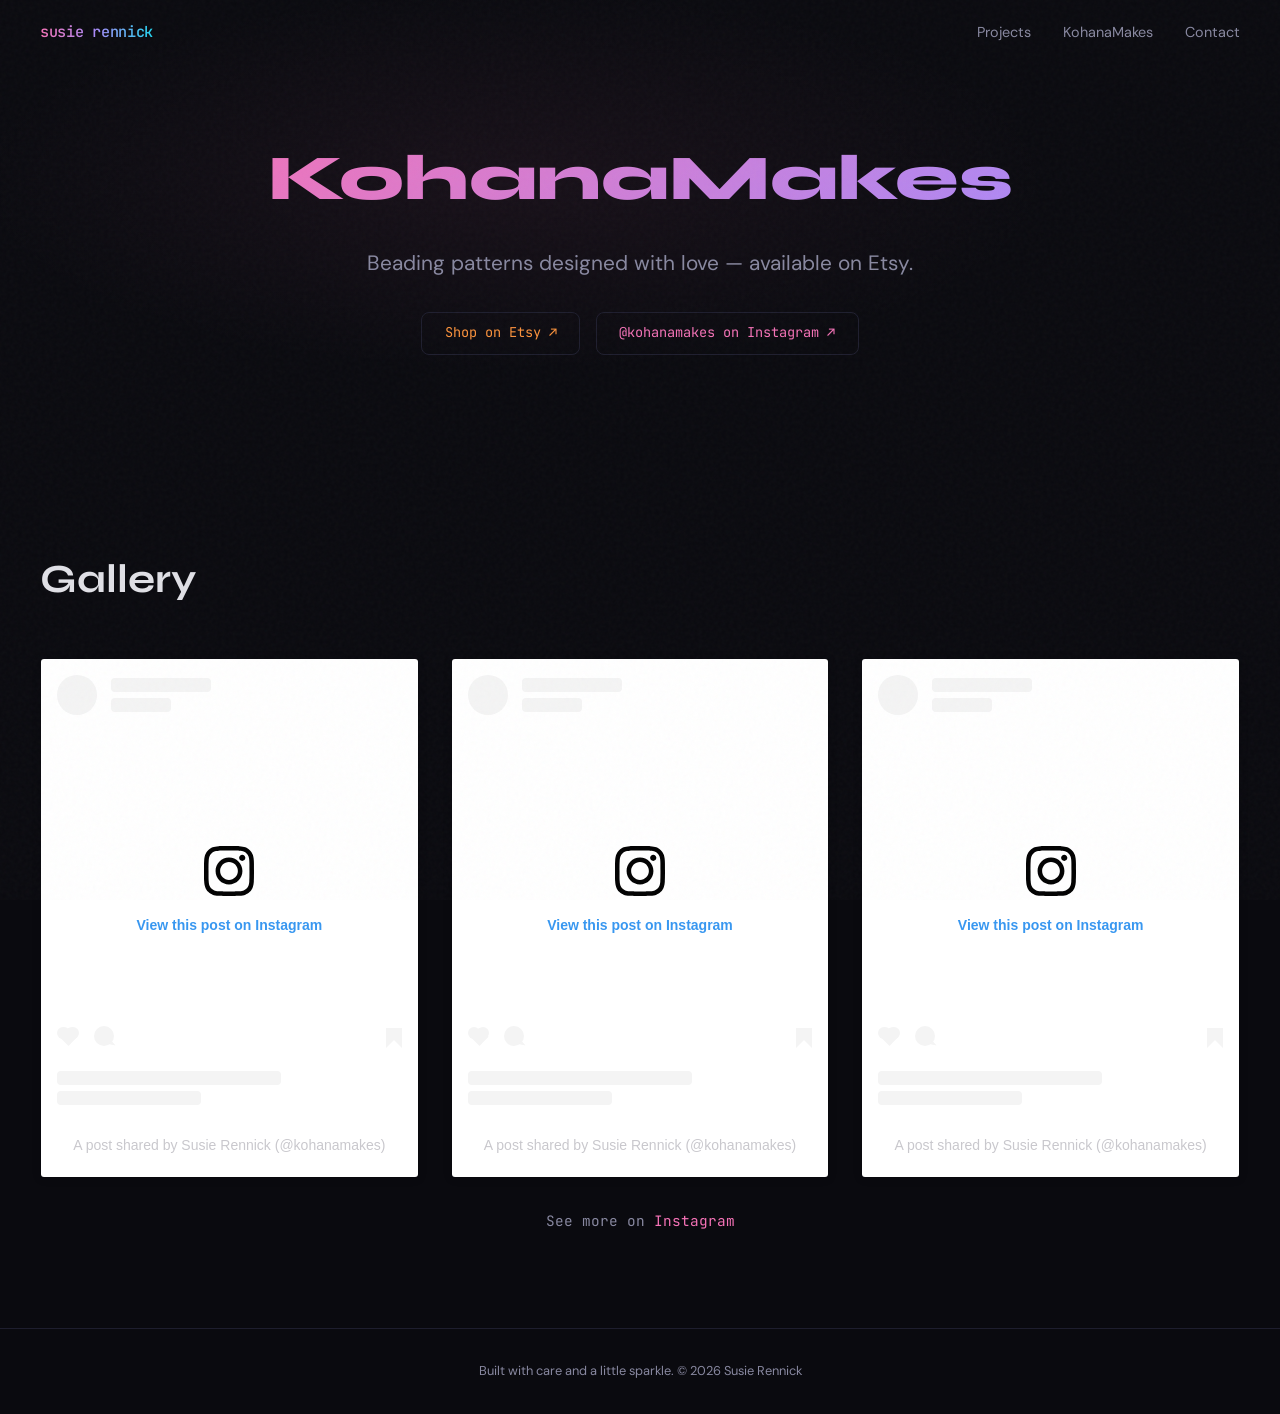
==== kohana-makes.html @ 561b6093 "feat: add KohanaMakes page with Instagram embeds and Etsy link - New kohana-makes.html with brand in" ====
<!DOCTYPE html>
<html lang="en">
<head>
  <meta charset="UTF-8">
  <meta name="viewport" content="width=device-width, initial-scale=1.0">
  <title>KohanaMakes — Susie Rennick</title>
  <meta name="description" content="KohanaMakes — beading patterns by Susie Rennick">
  <link rel="icon" href="data:image/svg+xml,<svg xmlns='http://www.w3.org/2000/svg' viewBox='0 0 100 100'><text y='.9em' font-size='90'>🌈</text></svg>">
  <link rel="stylesheet" href="css/styles.css">
</head>
<body>
  <nav class="nav" id="nav">
    <div class="nav__inner">
      <a href="/" class="nav__logo"><span class="mono-rainbow">susie rennick</span></a>
      <button class="nav__toggle" id="nav-toggle" aria-label="Toggle menu" aria-expanded="false">
        <span></span><span></span><span></span>
      </button>
      <ul class="nav__links" id="nav-links">
        <li><a href="/#projects">Projects</a></li>
        <li><a href="kohana-makes.html">KohanaMakes</a></li>
        <li><a href="/#contact">Contact</a></li>
      </ul>
    </div>
  </nav>

  <section class="kohana">
    <div class="kohana__inner">
      <h1 class="kohana__title">KohanaMakes</h1>
      <p class="kohana__subtitle">Beading patterns designed with love — available on Etsy.</p>
      <div class="kohana__links">
        <a href="https://www.etsy.com/shop/KohanaMakes" class="kohana__btn kohana__btn--etsy" target="_blank" rel="noopener">Shop on Etsy ↗</a>
        <a href="https://www.instagram.com/kohanamakes" class="kohana__btn kohana__btn--insta" target="_blank" rel="noopener">@kohanamakes on Instagram ↗</a>
      </div>
    </div>
  </section>

  <section class="gallery">
    <div class="gallery__inner">
      <h2 class="section-heading">Gallery</h2>
      <div class="gallery__embeds">

        <blockquote class="instagram-media" data-instgrm-captioned data-instgrm-permalink="https://www.instagram.com/p/DUJm_2Pklcg/?utm_source=ig_embed&amp;utm_campaign=loading" data-instgrm-version="14" style=" background:#FFF; border:0; border-radius:3px; box-shadow:0 0 1px 0 rgba(0,0,0,0.5),0 1px 10px 0 rgba(0,0,0,0.15); margin: 1px; max-width:540px; min-width:326px; padding:0; width:99.375%; width:-webkit-calc(100% - 2px); width:calc(100% - 2px);"><div style="padding:16px;"> <a href="https://www.instagram.com/p/DUJm_2Pklcg/?utm_source=ig_embed&amp;utm_campaign=loading" style=" background:#FFFFFF; line-height:0; padding:0 0; text-align:center; text-decoration:none; width:100%;" target="_blank"> <div style=" display: flex; flex-direction: row; align-items: center;"> <div style="background-color: #F4F4F4; border-radius: 50%; flex-grow: 0; height: 40px; margin-right: 14px; width: 40px;"></div> <div style="display: flex; flex-direction: column; flex-grow: 1; justify-content: center;"> <div style=" background-color: #F4F4F4; border-radius: 4px; flex-grow: 0; height: 14px; margin-bottom: 6px; width: 100px;"></div> <div style=" background-color: #F4F4F4; border-radius: 4px; flex-grow: 0; height: 14px; width: 60px;"></div></div></div><div style="padding: 19% 0;"></div> <div style="display:block; height:50px; margin:0 auto 12px; width:50px;"><svg width="50px" height="50px" viewBox="0 0 60 60" version="1.1" xmlns="https://www.w3.org/2000/svg" xmlns:xlink="https://www.w3.org/1999/xlink"><g stroke="none" stroke-width="1" fill="none" fill-rule="evenodd"><g transform="translate(-511.000000, -20.000000)" fill="#000000"><g><path d="M556.869,30.41 C554.814,30.41 553.148,32.076 553.148,34.131 C553.148,36.186 554.814,37.852 556.869,37.852 C558.924,37.852 560.59,36.186 560.59,34.131 C560.59,32.076 558.924,30.41 556.869,30.41 M541,60.657 C535.114,60.657 530.342,55.887 530.342,50 C530.342,44.114 535.114,39.342 541,39.342 C546.887,39.342 551.658,44.114 551.658,50 C551.658,55.887 546.887,60.657 541,60.657 M541,33.886 C532.1,33.886 524.886,41.1 524.886,50 C524.886,58.899 532.1,66.113 541,66.113 C549.9,66.113 557.115,58.899 557.115,50 C557.115,41.1 549.9,33.886 541,33.886 M565.378,62.101 C565.244,65.022 564.756,66.606 564.346,67.663 C563.803,69.06 563.154,70.057 562.106,71.106 C561.058,72.155 560.06,72.803 558.662,73.347 C557.607,73.757 556.021,74.244 553.102,74.378 C549.944,74.521 548.997,74.552 541,74.552 C533.003,74.552 532.056,74.521 528.898,74.378 C525.979,74.244 524.393,73.757 523.338,73.347 C521.94,72.803 520.942,72.155 519.894,71.106 C518.846,70.057 518.197,69.06 517.654,67.663 C517.244,66.606 516.755,65.022 516.623,62.101 C516.479,58.943 516.448,57.996 516.448,50 C516.448,42.003 516.479,41.056 516.623,37.899 C516.755,34.978 517.244,33.391 517.654,32.338 C518.197,30.938 518.846,29.942 519.894,28.894 C520.942,27.846 521.94,27.196 523.338,26.654 C524.393,26.244 525.979,25.756 528.898,25.623 C532.057,25.479 533.004,25.448 541,25.448 C548.997,25.448 549.943,25.479 553.102,25.623 C556.021,25.756 557.607,26.244 558.662,26.654 C560.06,27.196 561.058,27.846 562.106,28.894 C563.154,29.942 563.803,30.938 564.346,32.338 C564.756,33.391 565.244,34.978 565.378,37.899 C565.522,41.056 565.552,42.003 565.552,50 C565.552,57.996 565.522,58.943 565.378,62.101 M570.82,37.631 C570.674,34.438 570.167,32.258 569.425,30.349 C568.659,28.377 567.633,26.702 565.965,25.035 C564.297,23.368 562.623,22.342 560.652,21.575 C558.743,20.834 556.562,20.326 553.369,20.18 C550.169,20.033 549.148,20 541,20 C532.853,20 531.831,20.033 528.631,20.18 C525.438,20.326 523.257,20.834 521.349,21.575 C519.376,22.342 517.703,23.368 516.035,25.035 C514.368,26.702 513.342,28.377 512.574,30.349 C511.834,32.258 511.326,34.438 511.181,37.631 C511.035,40.831 511,41.851 511,50 C511,58.147 511.035,59.17 511.181,62.369 C511.326,65.562 511.834,67.743 512.574,69.651 C513.342,71.625 514.368,73.296 516.035,74.965 C517.703,76.634 519.376,77.658 521.349,78.425 C523.257,79.167 525.438,79.673 528.631,79.82 C531.831,79.965 532.853,80.001 541,80.001 C549.148,80.001 550.169,79.965 553.369,79.82 C556.562,79.673 558.743,79.167 560.652,78.425 C562.623,77.658 564.297,76.634 565.965,74.965 C567.633,73.296 568.659,71.625 569.425,69.651 C570.167,67.743 570.674,65.562 570.82,62.369 C570.966,59.17 571,58.147 571,50 C571,41.851 570.966,40.831 570.82,37.631"></path></g></g></g></svg></div><div style="padding-top: 8px;"> <div style=" color:#3897f0; font-family:Arial,sans-serif; font-size:14px; font-style:normal; font-weight:550; line-height:18px;">View this post on Instagram</div></div><div style="padding: 12.5% 0;"></div> <div style="display: flex; flex-direction: row; margin-bottom: 14px; align-items: center;"><div> <div style="background-color: #F4F4F4; border-radius: 50%; height: 12.5px; width: 12.5px; transform: translateX(0px) translateY(7px);"></div> <div style="background-color: #F4F4F4; height: 12.5px; transform: rotate(-45deg) translateX(3px) translateY(1px); width: 12.5px; flex-grow: 0; margin-right: 14px; margin-left: 2px;"></div> <div style="background-color: #F4F4F4; border-radius: 50%; height: 12.5px; width: 12.5px; transform: translateX(9px) translateY(-18px);"></div></div><div style="margin-left: 8px;"> <div style=" background-color: #F4F4F4; border-radius: 50%; flex-grow: 0; height: 20px; width: 20px;"></div> <div style=" width: 0; height: 0; border-top: 2px solid transparent; border-left: 6px solid #f4f4f4; border-bottom: 2px solid transparent; transform: translateX(16px) translateY(-4px) rotate(30deg)"></div></div><div style="margin-left: auto;"> <div style=" width: 0px; border-top: 8px solid #F4F4F4; border-right: 8px solid transparent; transform: translateY(16px);"></div> <div style=" background-color: #F4F4F4; flex-grow: 0; height: 12px; width: 16px; transform: translateY(-4px);"></div> <div style=" width: 0; height: 0; border-top: 8px solid #F4F4F4; border-left: 8px solid transparent; transform: translateY(-4px) translateX(8px);"></div></div></div> <div style="display: flex; flex-direction: column; flex-grow: 1; justify-content: center; margin-bottom: 24px;"> <div style=" background-color: #F4F4F4; border-radius: 4px; flex-grow: 0; height: 14px; margin-bottom: 6px; width: 224px;"></div> <div style=" background-color: #F4F4F4; border-radius: 4px; flex-grow: 0; height: 14px; width: 144px;"></div></div></a><p style=" color:#c9c8cd; font-family:Arial,sans-serif; font-size:14px; line-height:17px; margin-bottom:0; margin-top:8px; overflow:hidden; padding:8px 0 7px; text-align:center; text-overflow:ellipsis; white-space:nowrap;"><a href="https://www.instagram.com/p/DUJm_2Pklcg/?utm_source=ig_embed&amp;utm_campaign=loading" style=" color:#c9c8cd; font-family:Arial,sans-serif; font-size:14px; font-style:normal; font-weight:normal; line-height:17px; text-decoration:none;" target="_blank">A post shared by Susie Rennick (@kohanamakes)</a></p></div></blockquote>

        <blockquote class="instagram-media" data-instgrm-captioned data-instgrm-permalink="https://www.instagram.com/p/DUJmoMmkkVq/?utm_source=ig_embed&amp;utm_campaign=loading" data-instgrm-version="14" style=" background:#FFF; border:0; border-radius:3px; box-shadow:0 0 1px 0 rgba(0,0,0,0.5),0 1px 10px 0 rgba(0,0,0,0.15); margin: 1px; max-width:540px; min-width:326px; padding:0; width:99.375%; width:-webkit-calc(100% - 2px); width:calc(100% - 2px);"><div style="padding:16px;"> <a href="https://www.instagram.com/p/DUJmoMmkkVq/?utm_source=ig_embed&amp;utm_campaign=loading" style=" background:#FFFFFF; line-height:0; padding:0 0; text-align:center; text-decoration:none; width:100%;" target="_blank"> <div style=" display: flex; flex-direction: row; align-items: center;"> <div style="background-color: #F4F4F4; border-radius: 50%; flex-grow: 0; height: 40px; margin-right: 14px; width: 40px;"></div> <div style="display: flex; flex-direction: column; flex-grow: 1; justify-content: center;"> <div style=" background-color: #F4F4F4; border-radius: 4px; flex-grow: 0; height: 14px; margin-bottom: 6px; width: 100px;"></div> <div style=" background-color: #F4F4F4; border-radius: 4px; flex-grow: 0; height: 14px; width: 60px;"></div></div></div><div style="padding: 19% 0;"></div> <div style="display:block; height:50px; margin:0 auto 12px; width:50px;"><svg width="50px" height="50px" viewBox="0 0 60 60" version="1.1" xmlns="https://www.w3.org/2000/svg" xmlns:xlink="https://www.w3.org/1999/xlink"><g stroke="none" stroke-width="1" fill="none" fill-rule="evenodd"><g transform="translate(-511.000000, -20.000000)" fill="#000000"><g><path d="M556.869,30.41 C554.814,30.41 553.148,32.076 553.148,34.131 C553.148,36.186 554.814,37.852 556.869,37.852 C558.924,37.852 560.59,36.186 560.59,34.131 C560.59,32.076 558.924,30.41 556.869,30.41 M541,60.657 C535.114,60.657 530.342,55.887 530.342,50 C530.342,44.114 535.114,39.342 541,39.342 C546.887,39.342 551.658,44.114 551.658,50 C551.658,55.887 546.887,60.657 541,60.657 M541,33.886 C532.1,33.886 524.886,41.1 524.886,50 C524.886,58.899 532.1,66.113 541,66.113 C549.9,66.113 557.115,58.899 557.115,50 C557.115,41.1 549.9,33.886 541,33.886 M565.378,62.101 C565.244,65.022 564.756,66.606 564.346,67.663 C563.803,69.06 563.154,70.057 562.106,71.106 C561.058,72.155 560.06,72.803 558.662,73.347 C557.607,73.757 556.021,74.244 553.102,74.378 C549.944,74.521 548.997,74.552 541,74.552 C533.003,74.552 532.056,74.521 528.898,74.378 C525.979,74.244 524.393,73.757 523.338,73.347 C521.94,72.803 520.942,72.155 519.894,71.106 C518.846,70.057 518.197,69.06 517.654,67.663 C517.244,66.606 516.755,65.022 516.623,62.101 C516.479,58.943 516.448,57.996 516.448,50 C516.448,42.003 516.479,41.056 516.623,37.899 C516.755,34.978 517.244,33.391 517.654,32.338 C518.197,30.938 518.846,29.942 519.894,28.894 C520.942,27.846 521.94,27.196 523.338,26.654 C524.393,26.244 525.979,25.756 528.898,25.623 C532.057,25.479 533.004,25.448 541,25.448 C548.997,25.448 549.943,25.479 553.102,25.623 C556.021,25.756 557.607,26.244 558.662,26.654 C560.06,27.196 561.058,27.846 562.106,28.894 C563.154,29.942 563.803,30.938 564.346,32.338 C564.756,33.391 565.244,34.978 565.378,37.899 C565.522,41.056 565.552,42.003 565.552,50 C565.552,57.996 565.522,58.943 565.378,62.101 M570.82,37.631 C570.674,34.438 570.167,32.258 569.425,30.349 C568.659,28.377 567.633,26.702 565.965,25.035 C564.297,23.368 562.623,22.342 560.652,21.575 C558.743,20.834 556.562,20.326 553.369,20.18 C550.169,20.033 549.148,20 541,20 C532.853,20 531.831,20.033 528.631,20.18 C525.438,20.326 523.257,20.834 521.349,21.575 C519.376,22.342 517.703,23.368 516.035,25.035 C514.368,26.702 513.342,28.377 512.574,30.349 C511.834,32.258 511.326,34.438 511.181,37.631 C511.035,40.831 511,41.851 511,50 C511,58.147 511.035,59.17 511.181,62.369 C511.326,65.562 511.834,67.743 512.574,69.651 C513.342,71.625 514.368,73.296 516.035,74.965 C517.703,76.634 519.376,77.658 521.349,78.425 C523.257,79.167 525.438,79.673 528.631,79.82 C531.831,79.965 532.853,80.001 541,80.001 C549.148,80.001 550.169,79.965 553.369,79.82 C556.562,79.673 558.743,79.167 560.652,78.425 C562.623,77.658 564.297,76.634 565.965,74.965 C567.633,73.296 568.659,71.625 569.425,69.651 C570.167,67.743 570.674,65.562 570.82,62.369 C570.966,59.17 571,58.147 571,50 C571,41.851 570.966,40.831 570.82,37.631"></path></g></g></g></svg></div><div style="padding-top: 8px;"> <div style=" color:#3897f0; font-family:Arial,sans-serif; font-size:14px; font-style:normal; font-weight:550; line-height:18px;">View this post on Instagram</div></div><div style="padding: 12.5% 0;"></div> <div style="display: flex; flex-direction: row; margin-bottom: 14px; align-items: center;"><div> <div style="background-color: #F4F4F4; border-radius: 50%; height: 12.5px; width: 12.5px; transform: translateX(0px) translateY(7px);"></div> <div style="background-color: #F4F4F4; height: 12.5px; transform: rotate(-45deg) translateX(3px) translateY(1px); width: 12.5px; flex-grow: 0; margin-right: 14px; margin-left: 2px;"></div> <div style="background-color: #F4F4F4; border-radius: 50%; height: 12.5px; width: 12.5px; transform: translateX(9px) translateY(-18px);"></div></div><div style="margin-left: 8px;"> <div style=" background-color: #F4F4F4; border-radius: 50%; flex-grow: 0; height: 20px; width: 20px;"></div> <div style=" width: 0; height: 0; border-top: 2px solid transparent; border-left: 6px solid #f4f4f4; border-bottom: 2px solid transparent; transform: translateX(16px) translateY(-4px) rotate(30deg)"></div></div><div style="margin-left: auto;"> <div style=" width: 0px; border-top: 8px solid #F4F4F4; border-right: 8px solid transparent; transform: translateY(16px);"></div> <div style=" background-color: #F4F4F4; flex-grow: 0; height: 12px; width: 16px; transform: translateY(-4px);"></div> <div style=" width: 0; height: 0; border-top: 8px solid #F4F4F4; border-left: 8px solid transparent; transform: translateY(-4px) translateX(8px);"></div></div></div> <div style="display: flex; flex-direction: column; flex-grow: 1; justify-content: center; margin-bottom: 24px;"> <div style=" background-color: #F4F4F4; border-radius: 4px; flex-grow: 0; height: 14px; margin-bottom: 6px; width: 224px;"></div> <div style=" background-color: #F4F4F4; border-radius: 4px; flex-grow: 0; height: 14px; width: 144px;"></div></div></a><p style=" color:#c9c8cd; font-family:Arial,sans-serif; font-size:14px; line-height:17px; margin-bottom:0; margin-top:8px; overflow:hidden; padding:8px 0 7px; text-align:center; text-overflow:ellipsis; white-space:nowrap;"><a href="https://www.instagram.com/p/DUJmoMmkkVq/?utm_source=ig_embed&amp;utm_campaign=loading" style=" color:#c9c8cd; font-family:Arial,sans-serif; font-size:14px; font-style:normal; font-weight:normal; line-height:17px; text-decoration:none;" target="_blank">A post shared by Susie Rennick (@kohanamakes)</a></p></div></blockquote>

        <blockquote class="instagram-media" data-instgrm-captioned data-instgrm-permalink="https://www.instagram.com/p/DUJmB3EkpRr/?utm_source=ig_embed&amp;utm_campaign=loading" data-instgrm-version="14" style=" background:#FFF; border:0; border-radius:3px; box-shadow:0 0 1px 0 rgba(0,0,0,0.5),0 1px 10px 0 rgba(0,0,0,0.15); margin: 1px; max-width:540px; min-width:326px; padding:0; width:99.375%; width:-webkit-calc(100% - 2px); width:calc(100% - 2px);"><div style="padding:16px;"> <a href="https://www.instagram.com/p/DUJmB3EkpRr/?utm_source=ig_embed&amp;utm_campaign=loading" style=" background:#FFFFFF; line-height:0; padding:0 0; text-align:center; text-decoration:none; width:100%;" target="_blank"> <div style=" display: flex; flex-direction: row; align-items: center;"> <div style="background-color: #F4F4F4; border-radius: 50%; flex-grow: 0; height: 40px; margin-right: 14px; width: 40px;"></div> <div style="display: flex; flex-direction: column; flex-grow: 1; justify-content: center;"> <div style=" background-color: #F4F4F4; border-radius: 4px; flex-grow: 0; height: 14px; margin-bottom: 6px; width: 100px;"></div> <div style=" background-color: #F4F4F4; border-radius: 4px; flex-grow: 0; height: 14px; width: 60px;"></div></div></div><div style="padding: 19% 0;"></div> <div style="display:block; height:50px; margin:0 auto 12px; width:50px;"><svg width="50px" height="50px" viewBox="0 0 60 60" version="1.1" xmlns="https://www.w3.org/2000/svg" xmlns:xlink="https://www.w3.org/1999/xlink"><g stroke="none" stroke-width="1" fill="none" fill-rule="evenodd"><g transform="translate(-511.000000, -20.000000)" fill="#000000"><g><path d="M556.869,30.41 C554.814,30.41 553.148,32.076 553.148,34.131 C553.148,36.186 554.814,37.852 556.869,37.852 C558.924,37.852 560.59,36.186 560.59,34.131 C560.59,32.076 558.924,30.41 556.869,30.41 M541,60.657 C535.114,60.657 530.342,55.887 530.342,50 C530.342,44.114 535.114,39.342 541,39.342 C546.887,39.342 551.658,44.114 551.658,50 C551.658,55.887 546.887,60.657 541,60.657 M541,33.886 C532.1,33.886 524.886,41.1 524.886,50 C524.886,58.899 532.1,66.113 541,66.113 C549.9,66.113 557.115,58.899 557.115,50 C557.115,41.1 549.9,33.886 541,33.886 M565.378,62.101 C565.244,65.022 564.756,66.606 564.346,67.663 C563.803,69.06 563.154,70.057 562.106,71.106 C561.058,72.155 560.06,72.803 558.662,73.347 C557.607,73.757 556.021,74.244 553.102,74.378 C549.944,74.521 548.997,74.552 541,74.552 C533.003,74.552 532.056,74.521 528.898,74.378 C525.979,74.244 524.393,73.757 523.338,73.347 C521.94,72.803 520.942,72.155 519.894,71.106 C518.846,70.057 518.197,69.06 517.654,67.663 C517.244,66.606 516.755,65.022 516.623,62.101 C516.479,58.943 516.448,57.996 516.448,50 C516.448,42.003 516.479,41.056 516.623,37.899 C516.755,34.978 517.244,33.391 517.654,32.338 C518.197,30.938 518.846,29.942 519.894,28.894 C520.942,27.846 521.94,27.196 523.338,26.654 C524.393,26.244 525.979,25.756 528.898,25.623 C532.057,25.479 533.004,25.448 541,25.448 C548.997,25.448 549.943,25.479 553.102,25.623 C556.021,25.756 557.607,26.244 558.662,26.654 C560.06,27.196 561.058,27.846 562.106,28.894 C563.154,29.942 563.803,30.938 564.346,32.338 C564.756,33.391 565.244,34.978 565.378,37.899 C565.522,41.056 565.552,42.003 565.552,50 C565.552,57.996 565.522,58.943 565.378,62.101 M570.82,37.631 C570.674,34.438 570.167,32.258 569.425,30.349 C568.659,28.377 567.633,26.702 565.965,25.035 C564.297,23.368 562.623,22.342 560.652,21.575 C558.743,20.834 556.562,20.326 553.369,20.18 C550.169,20.033 549.148,20 541,20 C532.853,20 531.831,20.033 528.631,20.18 C525.438,20.326 523.257,20.834 521.349,21.575 C519.376,22.342 517.703,23.368 516.035,25.035 C514.368,26.702 513.342,28.377 512.574,30.349 C511.834,32.258 511.326,34.438 511.181,37.631 C511.035,40.831 511,41.851 511,50 C511,58.147 511.035,59.17 511.181,62.369 C511.326,65.562 511.834,67.743 512.574,69.651 C513.342,71.625 514.368,73.296 516.035,74.965 C517.703,76.634 519.376,77.658 521.349,78.425 C523.257,79.167 525.438,79.673 528.631,79.82 C531.831,79.965 532.853,80.001 541,80.001 C549.148,80.001 550.169,79.965 553.369,79.82 C556.562,79.673 558.743,79.167 560.652,78.425 C562.623,77.658 564.297,76.634 565.965,74.965 C567.633,73.296 568.659,71.625 569.425,69.651 C570.167,67.743 570.674,65.562 570.82,62.369 C570.966,59.17 571,58.147 571,50 C571,41.851 570.966,40.831 570.82,37.631"></path></g></g></g></svg></div><div style="padding-top: 8px;"> <div style=" color:#3897f0; font-family:Arial,sans-serif; font-size:14px; font-style:normal; font-weight:550; line-height:18px;">View this post on Instagram</div></div><div style="padding: 12.5% 0;"></div> <div style="display: flex; flex-direction: row; margin-bottom: 14px; align-items: center;"><div> <div style="background-color: #F4F4F4; border-radius: 50%; height: 12.5px; width: 12.5px; transform: translateX(0px) translateY(7px);"></div> <div style="background-color: #F4F4F4; height: 12.5px; transform: rotate(-45deg) translateX(3px) translateY(1px); width: 12.5px; flex-grow: 0; margin-right: 14px; margin-left: 2px;"></div> <div style="background-color: #F4F4F4; border-radius: 50%; height: 12.5px; width: 12.5px; transform: translateX(9px) translateY(-18px);"></div></div><div style="margin-left: 8px;"> <div style=" background-color: #F4F4F4; border-radius: 50%; flex-grow: 0; height: 20px; width: 20px;"></div> <div style=" width: 0; height: 0; border-top: 2px solid transparent; border-left: 6px solid #f4f4f4; border-bottom: 2px solid transparent; transform: translateX(16px) translateY(-4px) rotate(30deg)"></div></div><div style="margin-left: auto;"> <div style=" width: 0px; border-top: 8px solid #F4F4F4; border-right: 8px solid transparent; transform: translateY(16px);"></div> <div style=" background-color: #F4F4F4; flex-grow: 0; height: 12px; width: 16px; transform: translateY(-4px);"></div> <div style=" width: 0; height: 0; border-top: 8px solid #F4F4F4; border-left: 8px solid transparent; transform: translateY(-4px) translateX(8px);"></div></div></div> <div style="display: flex; flex-direction: column; flex-grow: 1; justify-content: center; margin-bottom: 24px;"> <div style=" background-color: #F4F4F4; border-radius: 4px; flex-grow: 0; height: 14px; margin-bottom: 6px; width: 224px;"></div> <div style=" background-color: #F4F4F4; border-radius: 4px; flex-grow: 0; height: 14px; width: 144px;"></div></div></a><p style=" color:#c9c8cd; font-family:Arial,sans-serif; font-size:14px; line-height:17px; margin-bottom:0; margin-top:8px; overflow:hidden; padding:8px 0 7px; text-align:center; text-overflow:ellipsis; white-space:nowrap;"><a href="https://www.instagram.com/p/DUJmB3EkpRr/?utm_source=ig_embed&amp;utm_campaign=loading" style=" color:#c9c8cd; font-family:Arial,sans-serif; font-size:14px; font-style:normal; font-weight:normal; line-height:17px; text-decoration:none;" target="_blank">A post shared by Susie Rennick (@kohanamakes)</a></p></div></blockquote>

        <!-- Add more embeds here: copy blockquote from Instagram → ··· → Embed -->

      </div>
      <script async src="//www.instagram.com/embed.js"></script>
      <p class="gallery__cta">See more on <a href="https://www.instagram.com/kohanamakes" target="_blank" rel="noopener">Instagram</a></p>
    </div>
  </section>

  <footer class="footer">
    <p class="footer__text">Built with care and a little sparkle. © 2026 Susie Rennick</p>
  </footer>

  <script src="js/main.js"></script>
</body>
</html>
---- css/styles.css ----
/* ── Google Fonts import ── */
@import url('https://fonts.googleapis.com/css2?family=DM+Sans:ital,wght@0,400;0,500;0,700;1,400&family=JetBrains+Mono:wght@400;500;700&family=Syne:wght@400;500;600;700;800&display=swap');

/* ── CSS Custom Properties ── */
:root {
  /* Base */
  --bg: #0a0a0f;
  --surface: #141420;
  --border: #1e1e2e;
  --text: #e0e0e6;
  --text-muted: #8888a0;

  /* Dominant rainbow */
  --pink: #f472b6;
  --cyan: #22d3ee;
  --purple: #a78bfa;

  /* Supporting rainbow */
  --blue: #60a5fa;
  --green: #4ade80;
  --yellow: #facc15;
  --orange: #fb923c;

  /* Typography */
  --font-display: 'Syne', sans-serif;
  --font-body: 'DM Sans', sans-serif;
  --font-mono: 'JetBrains Mono', monospace;

  /* Spacing */
  --section-padding: 6rem 2rem;
  --nav-height: 4rem;
}

/* ── Reset ── */
*, *::before, *::after { margin: 0; padding: 0; box-sizing: border-box; }

html {
  scroll-behavior: smooth;
  scrollbar-width: thin;
  scrollbar-color: var(--purple) var(--bg);
}

body {
  font-family: var(--font-body);
  color: var(--text);
  background: var(--bg);
  line-height: 1.6;
  overflow-x: hidden;
}

/* ── Grain overlay ── */
body::after {
  content: '';
  position: fixed;
  inset: 0;
  background-image: url("data:image/svg+xml,%3Csvg viewBox='0 0 256 256' xmlns='http://www.w3.org/2000/svg'%3E%3Cfilter id='noise'%3E%3CfeTurbulence type='fractalNoise' baseFrequency='0.9' numOctaves='4' stitchTiles='stitch'/%3E%3C/filter%3E%3Crect width='100%25' height='100%25' filter='url(%23noise)' opacity='0.03'/%3E%3C/svg%3E");
  pointer-events: none;
  z-index: 9999;
}

/* ── Webkit scrollbar ── */
::-webkit-scrollbar { width: 6px; }
::-webkit-scrollbar-track { background: var(--bg); }
::-webkit-scrollbar-thumb {
  background: linear-gradient(180deg, var(--pink), var(--purple), var(--cyan), var(--blue), var(--green), var(--yellow), var(--orange));
  border-radius: 3px;
}

/* ── Typography base ── */
h1, h2, h3, h4 { font-family: var(--font-display); font-weight: 700; }
a { color: inherit; text-decoration: none; }

/* ── Navigation ── */
.nav {
  position: fixed;
  top: 0;
  left: 0;
  right: 0;
  z-index: 1000;
  padding: 0 2rem;
  height: var(--nav-height);
  display: flex;
  align-items: center;
  transition: background 0.3s, backdrop-filter 0.3s;
}

.nav--scrolled {
  background: rgba(20, 20, 32, 0.85);
  backdrop-filter: blur(12px);
  border-bottom: 1px solid var(--border);
}

.nav__inner {
  max-width: 1200px;
  width: 100%;
  margin: 0 auto;
  display: flex;
  align-items: center;
  justify-content: space-between;
}

.nav__logo {
  font-family: var(--font-mono);
  font-size: 0.95rem;
  font-weight: 500;
  letter-spacing: -0.02em;
}

.mono-rainbow {
  background: linear-gradient(90deg, var(--pink), var(--purple), var(--cyan));
  -webkit-background-clip: text;
  background-clip: text;
  -webkit-text-fill-color: transparent;
}

.nav__links {
  display: flex;
  gap: 2rem;
  list-style: none;
}

.nav__links a {
  font-family: var(--font-body);
  font-size: 0.9rem;
  color: var(--text-muted);
  transition: color 0.2s;
  position: relative;
}

.nav__links a::after {
  content: '';
  position: absolute;
  bottom: -4px;
  left: 0;
  width: 0;
  height: 2px;
  background: var(--pink);
  transition: width 0.3s;
}

.nav__links a:hover { color: var(--text); }
.nav__links a:hover::after { width: 100%; }

/* Hamburger */
.nav__toggle {
  display: none;
  flex-direction: column;
  gap: 5px;
  background: none;
  border: none;
  cursor: pointer;
  padding: 4px;
}

.nav__toggle span {
  width: 24px;
  height: 2px;
  background: var(--text);
  transition: transform 0.3s, opacity 0.3s;
}

/* Mobile */
@media (max-width: 768px) {
  .nav__toggle { display: flex; }
  .nav__links {
    position: fixed;
    top: var(--nav-height);
    left: 0;
    right: 0;
    flex-direction: column;
    background: rgba(20, 20, 32, 0.95);
    backdrop-filter: blur(12px);
    padding: 2rem;
    gap: 1.5rem;
    transform: translateY(-100%);
    opacity: 0;
    transition: transform 0.3s, opacity 0.3s;
    pointer-events: none;
  }
  .nav__links--open {
    transform: translateY(0);
    opacity: 1;
    pointer-events: all;
  }
  .nav__toggle--open span:nth-child(1) { transform: rotate(45deg) translate(5px, 5px); }
  .nav__toggle--open span:nth-child(2) { opacity: 0; }
  .nav__toggle--open span:nth-child(3) { transform: rotate(-45deg) translate(5px, -5px); }
}

/* ── Hero ── */
.hero {
  min-height: 100vh;
  display: flex;
  align-items: center;
  padding: var(--section-padding);
  padding-top: calc(var(--nav-height) + 4rem);
  position: relative;
  overflow: hidden;
  background: radial-gradient(ellipse at 30% 50%, rgba(167, 139, 250, 0.08) 0%, transparent 60%);
}

.hero__content {
  max-width: 1200px;
  margin: 0 auto;
  width: 100%;
  position: relative;
  z-index: 1;
}

.hero__name {
  font-family: var(--font-display);
  font-size: clamp(3rem, 8vw, 6rem);
  font-weight: 800;
  line-height: 1.1;
  background: linear-gradient(135deg, var(--pink), var(--purple), var(--cyan), var(--blue), var(--green), var(--yellow), var(--orange), var(--pink));
  background-size: 300% 300%;
  -webkit-background-clip: text;
  background-clip: text;
  -webkit-text-fill-color: transparent;
  animation: rainbow-shift 8s ease-in-out infinite;
}

@keyframes rainbow-shift {
  0%, 100% { background-position: 0% 50%; }
  50% { background-position: 100% 50%; }
}

.hero__tagline {
  font-size: clamp(1.1rem, 2.5vw, 1.4rem);
  color: var(--text-muted);
  margin-top: 1.5rem;
  max-width: 500px;
}

.hero__cta {
  display: inline-flex;
  align-items: center;
  gap: 0.5rem;
  margin-top: 2.5rem;
  font-family: var(--font-mono);
  font-size: 0.9rem;
  color: var(--cyan);
  transition: color 0.2s;
}

.hero__cta:hover { color: var(--text); }

.hero__arrow {
  display: inline-block;
  animation: bounce 2s ease-in-out infinite;
}

@keyframes bounce {
  0%, 100% { transform: translateY(0); }
  50% { transform: translateY(4px); }
}

/* Decorative orb */
.hero__orb {
  position: absolute;
  right: 10%;
  top: 50%;
  transform: translateY(-50%);
  width: clamp(250px, 35vw, 450px);
  height: clamp(250px, 35vw, 450px);
  border-radius: 50%;
  background: radial-gradient(circle, rgba(244, 114, 182, 0.15), rgba(167, 139, 250, 0.1), rgba(34, 211, 238, 0.05), transparent 70%);
  filter: blur(60px);
  animation: orb-pulse 6s ease-in-out infinite;
}

@keyframes orb-pulse {
  0%, 100% { transform: translateY(-50%) scale(1); opacity: 0.6; }
  50% { transform: translateY(-50%) scale(1.1); opacity: 1; }
}

@media (max-width: 768px) {
  .hero__orb {
    right: -20%;
    width: 300px;
    height: 300px;
  }
}

/* ── Section shared ── */
.section-heading {
  font-size: clamp(1.8rem, 4vw, 2.5rem);
  margin-bottom: 3rem;
  color: var(--text);
}

/* ── Projects ── */
.projects {
  padding: var(--section-padding);
  background: radial-gradient(ellipse at 70% 20%, rgba(34, 211, 238, 0.04) 0%, transparent 50%);
}

.projects__inner {
  max-width: 1200px;
  margin: 0 auto;
}

.projects__grid {
  display: grid;
  grid-template-columns: repeat(auto-fill, minmax(320px, 1fr));
  gap: 2rem;
}

/* Staggered offsets */
.projects__grid .card:nth-child(2) { margin-top: 2rem; }
.projects__grid .card:nth-child(3n) { margin-top: 1rem; }

/* ── Cards ── */
.card {
  background: var(--surface);
  border: 1px solid var(--border);
  border-radius: 12px;
  overflow: hidden;
  transition: border-color 0.3s, box-shadow 0.3s, transform 0.3s;
}

.card:hover { transform: translateY(-4px); }
.card--pink:hover { border-color: var(--pink); box-shadow: 0 0 30px rgba(244, 114, 182, 0.15); }
.card--cyan:hover { border-color: var(--cyan); box-shadow: 0 0 30px rgba(34, 211, 238, 0.15); }
.card--purple:hover { border-color: var(--purple); box-shadow: 0 0 30px rgba(167, 139, 250, 0.15); }

.card__image {
  aspect-ratio: 16/9;
  overflow: hidden;
  background: var(--bg);
}

.card__image img {
  width: 100%;
  height: 100%;
  object-fit: cover;
}

.card__body { padding: 1.5rem; }

.card__title {
  font-family: var(--font-display);
  font-size: 1.25rem;
  margin-bottom: 0.5rem;
}

.card__desc {
  font-size: 0.9rem;
  color: var(--text-muted);
  margin-bottom: 1rem;
  line-height: 1.5;
}

.card__tags {
  display: flex;
  flex-wrap: wrap;
  gap: 0.5rem;
  margin-bottom: 1rem;
}

.tag {
  font-family: var(--font-mono);
  font-size: 0.75rem;
  padding: 0.25rem 0.6rem;
  border-radius: 4px;
  border: 1px solid;
}

.tag--pink { color: var(--pink); border-color: rgba(244, 114, 182, 0.3); }
.tag--cyan { color: var(--cyan); border-color: rgba(34, 211, 238, 0.3); }
.tag--purple { color: var(--purple); border-color: rgba(167, 139, 250, 0.3); }

.card__links {
  display: flex;
  gap: 1.5rem;
}

.card__link {
  font-family: var(--font-mono);
  font-size: 0.8rem;
  color: var(--text-muted);
  transition: color 0.2s;
}

.card__link:hover { color: var(--text); }

/* ── Scroll reveal animation ── */
.reveal {
  opacity: 0;
  transform: translateY(30px);
  transition: opacity 0.6s ease, transform 0.6s ease;
}

.reveal--visible {
  opacity: 1;
  transform: translateY(0);
}

@media (max-width: 768px) {
  .projects__grid { grid-template-columns: 1fr; }
  .projects__grid .card:nth-child(n) { margin-top: 0; }
}

/* ── Contact ── */
.contact {
  padding: var(--section-padding);
  text-align: center;
  background: radial-gradient(ellipse at 50% 80%, rgba(167, 139, 250, 0.06) 0%, transparent 50%);
}

.contact__inner {
  max-width: 600px;
  margin: 0 auto;
}

.contact__email {
  display: inline-block;
  font-family: var(--font-mono);
  font-size: clamp(1.1rem, 3vw, 1.5rem);
  color: var(--cyan);
  margin-bottom: 2rem;
  position: relative;
  transition: color 0.2s;
}

.contact__email::after {
  content: '';
  position: absolute;
  bottom: -2px;
  left: 0;
  width: 0;
  height: 2px;
  background: var(--cyan);
  transition: width 0.3s;
}

.contact__email:hover { color: var(--text); }
.contact__email:hover::after { width: 100%; }

.contact__socials {
  display: flex;
  justify-content: center;
  gap: 1.5rem;
}

.social {
  display: flex;
  align-items: center;
  justify-content: center;
  width: 48px;
  height: 48px;
  border-radius: 50%;
  border: 1px solid var(--border);
  transition: transform 0.2s, border-color 0.2s, box-shadow 0.2s;
}

.social:hover { transform: scale(1.15); }
.social--pink { color: var(--pink); }
.social--pink:hover { border-color: var(--pink); box-shadow: 0 0 20px rgba(244, 114, 182, 0.2); }
.social--purple { color: var(--purple); }
.social--purple:hover { border-color: var(--purple); box-shadow: 0 0 20px rgba(167, 139, 250, 0.2); }
.social--cyan { color: var(--cyan); }
.social--cyan:hover { border-color: var(--cyan); box-shadow: 0 0 20px rgba(34, 211, 238, 0.2); }

/* ── Footer ── */
.footer {
  padding: 2rem;
  text-align: center;
  border-top: 1px solid var(--border);
}

.footer__text {
  font-size: 0.8rem;
  color: var(--text-muted);
}

/* ── Project detail ── */
.project-detail {
  padding: var(--section-padding);
  padding-top: calc(var(--nav-height) + 4rem);
}

.project-detail__inner {
  max-width: 800px;
  margin: 0 auto;
}

.project-detail__back {
  font-family: var(--font-mono);
  font-size: 0.85rem;
  color: var(--text-muted);
  transition: color 0.2s;
  display: inline-block;
  margin-bottom: 2rem;
}

.project-detail__back:hover { color: var(--cyan); }

.project-detail__title {
  font-size: clamp(2rem, 5vw, 3rem);
  margin-bottom: 1rem;
}

.project-detail__subtitle {
  font-size: 1.1rem;
  color: var(--text-muted);
  margin-bottom: 2rem;
  max-width: 600px;
}

.project-detail__screenshot {
  border-radius: 12px;
  overflow: hidden;
  border: 1px solid var(--border);
  margin-bottom: 3rem;
}

.project-detail__screenshot img {
  width: 100%;
  display: block;
}

.project-detail__content h2 {
  font-size: 1.3rem;
  margin: 2rem 0 1rem;
  color: var(--text);
}

.project-detail__content p {
  color: var(--text-muted);
  line-height: 1.7;
  margin-bottom: 1rem;
}

.project-detail__content .card__tags {
  margin-bottom: 1rem;
}

.feature-list {
  list-style: none;
  display: flex;
  flex-direction: column;
  gap: 0.75rem;
}

.feature-list li {
  color: var(--text-muted);
  line-height: 1.6;
  padding-left: 1.5rem;
  position: relative;
}

.feature-list li::before {
  content: '→';
  position: absolute;
  left: 0;
  color: var(--pink);
}

.feature-list li:nth-child(2)::before { color: var(--cyan); }
.feature-list li:nth-child(3)::before { color: var(--purple); }
.feature-list li:nth-child(4)::before { color: var(--pink); }

.feature-sublist {
  list-style: none;
  margin-top: 0.5rem;
  display: flex;
  flex-direction: column;
  gap: 0.4rem;
}

.feature-sublist li {
  padding-left: 1.25rem;
  font-size: 0.9rem;
}

.feature-sublist li::before {
  content: '·';
  font-weight: 700;
  color: var(--purple);
}

.feature-sublist li:nth-child(2)::before { color: var(--cyan); }
.feature-sublist li:nth-child(3)::before { color: var(--pink); }
.feature-sublist li:nth-child(4)::before { color: var(--purple); }

.project-detail__links {
  display: flex;
  gap: 1.5rem;
}

/* ── KohanaMakes ── */
.kohana {
  padding: var(--section-padding);
  padding-top: calc(var(--nav-height) + 4rem);
  text-align: center;
  background: radial-gradient(ellipse at 40% 40%, rgba(244, 114, 182, 0.06) 0%, transparent 50%);
}

.kohana__inner {
  max-width: 900px;
  margin: 0 auto;
}

.kohana__title {
  font-size: clamp(2.5rem, 6vw, 4rem);
  font-weight: 800;
  background: linear-gradient(135deg, var(--pink), var(--purple), var(--cyan));
  background-size: 200% 200%;
  -webkit-background-clip: text;
  background-clip: text;
  -webkit-text-fill-color: transparent;
  animation: rainbow-shift 8s ease-in-out infinite;
  margin-bottom: 1rem;
}

.kohana__subtitle {
  font-size: clamp(1rem, 2.5vw, 1.3rem);
  color: var(--text-muted);
  margin-bottom: 2rem;
}

.kohana__links {
  display: flex;
  justify-content: center;
  gap: 1rem;
  flex-wrap: wrap;
}

.kohana__btn {
  font-family: var(--font-mono);
  font-size: 0.85rem;
  padding: 0.6rem 1.4rem;
  border-radius: 8px;
  border: 1px solid var(--border);
  transition: border-color 0.2s, box-shadow 0.2s, color 0.2s;
}

.kohana__btn--etsy {
  color: var(--orange);
}

.kohana__btn--etsy:hover {
  border-color: var(--orange);
  box-shadow: 0 0 20px rgba(251, 146, 60, 0.15);
}

.kohana__btn--insta {
  color: var(--pink);
}

.kohana__btn--insta:hover {
  border-color: var(--pink);
  box-shadow: 0 0 20px rgba(244, 114, 182, 0.15);
}

/* ── Gallery ── */
.gallery {
  padding: var(--section-padding);
}

.gallery__inner {
  max-width: 1200px;
  margin: 0 auto;
}

.gallery__embeds {
  display: grid;
  grid-template-columns: repeat(auto-fit, minmax(320px, 1fr));
  gap: 2rem;
  justify-items: center;
  margin-bottom: 2rem;
}

.gallery__embeds .instagram-media {
  margin: 0 !important;
}

.gallery__cta {
  text-align: center;
  font-family: var(--font-mono);
  font-size: 0.9rem;
  color: var(--text-muted);
}

.gallery__cta a {
  color: var(--pink);
  transition: color 0.2s;
}

.gallery__cta a:hover {
  color: var(--text);
}

@media (max-width: 768px) {
  .gallery__grid {
    grid-template-columns: repeat(2, 1fr);
  }
}
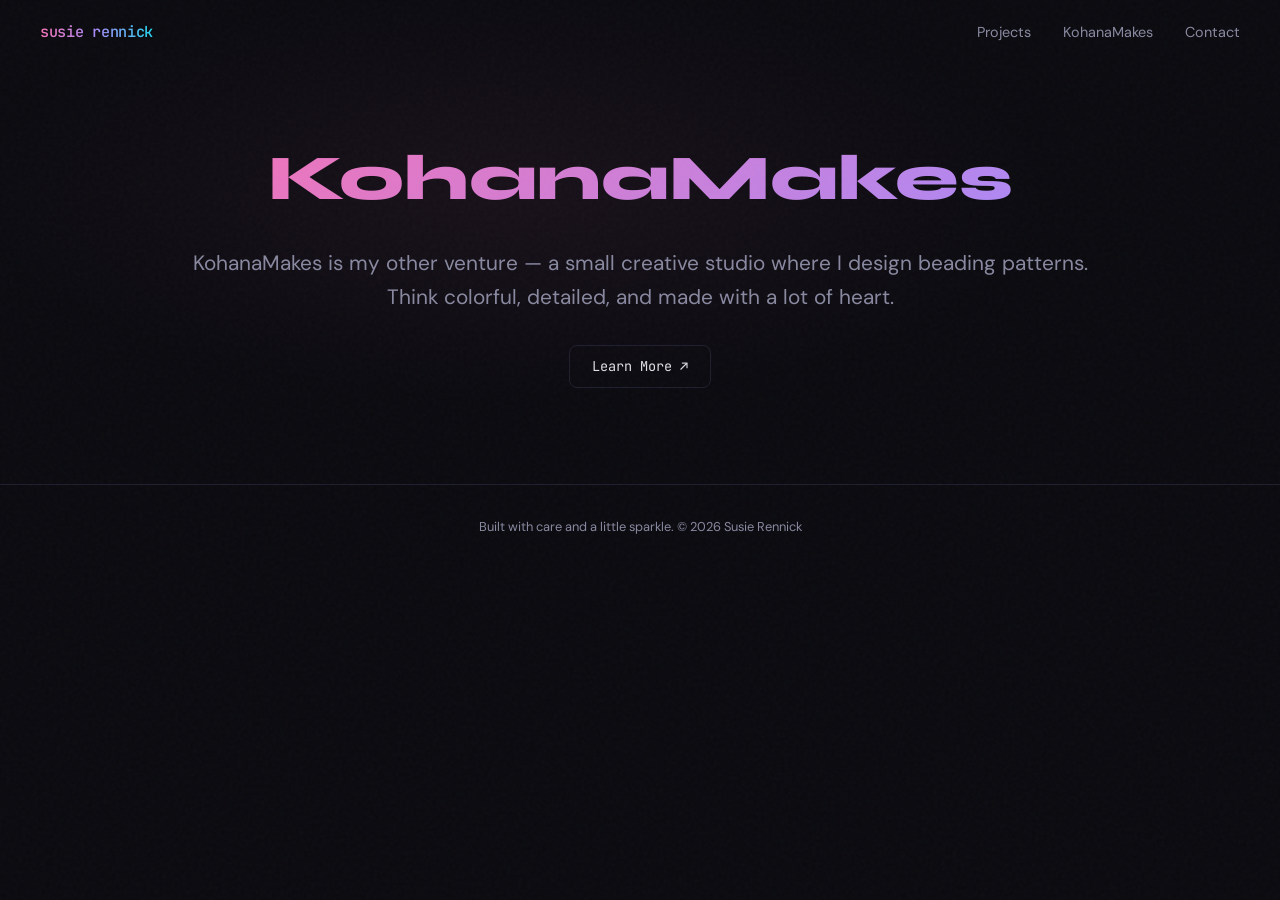
==== commit 2eafa445: "fix: update KohanaMakes description with more detail Co-Authored-By: Claude Opus 4.6 <noreply@anthro" ====
--- a/kohana-makes.html
+++ b/kohana-makes.html
@@ -26,30 +26,10 @@
   <section class="kohana">
     <div class="kohana__inner">
       <h1 class="kohana__title">KohanaMakes</h1>
-      <p class="kohana__subtitle">Beading patterns designed with love — available on Etsy.</p>
+      <p class="kohana__subtitle">KohanaMakes is my other venture — a small creative studio where I design beading patterns. Think colorful, detailed, and made with a lot of heart.</p>
       <div class="kohana__links">
-        <a href="https://www.etsy.com/shop/KohanaMakes" class="kohana__btn kohana__btn--etsy" target="_blank" rel="noopener">Shop on Etsy ↗</a>
-        <a href="https://www.instagram.com/kohanamakes" class="kohana__btn kohana__btn--insta" target="_blank" rel="noopener">@kohanamakes on Instagram ↗</a>
+        <a href="https://kohanamakes.studio" class="kohana__btn" target="_blank" rel="noopener">Learn More ↗</a>
       </div>
-    </div>
-  </section>
-
-  <section class="gallery">
-    <div class="gallery__inner">
-      <h2 class="section-heading">Gallery</h2>
-      <div class="gallery__embeds">
-
-        <blockquote class="instagram-media" data-instgrm-captioned data-instgrm-permalink="https://www.instagram.com/p/DUJm_2Pklcg/?utm_source=ig_embed&amp;utm_campaign=loading" data-instgrm-version="14" style=" background:#FFF; border:0; border-radius:3px; box-shadow:0 0 1px 0 rgba(0,0,0,0.5),0 1px 10px 0 rgba(0,0,0,0.15); margin: 1px; max-width:540px; min-width:326px; padding:0; width:99.375%; width:-webkit-calc(100% - 2px); width:calc(100% - 2px);"><div style="padding:16px;"> <a href="https://www.instagram.com/p/DUJm_2Pklcg/?utm_source=ig_embed&amp;utm_campaign=loading" style=" background:#FFFFFF; line-height:0; padding:0 0; text-align:center; text-decoration:none; width:100%;" target="_blank"> <div style=" display: flex; flex-direction: row; align-items: center;"> <div style="background-color: #F4F4F4; border-radius: 50%; flex-grow: 0; height: 40px; margin-right: 14px; width: 40px;"></div> <div style="display: flex; flex-direction: column; flex-grow: 1; justify-content: center;"> <div style=" background-color: #F4F4F4; border-radius: 4px; flex-grow: 0; height: 14px; margin-bottom: 6px; width: 100px;"></div> <div style=" background-color: #F4F4F4; border-radius: 4px; flex-grow: 0; height: 14px; width: 60px;"></div></div></div><div style="padding: 19% 0;"></div> <div style="display:block; height:50px; margin:0 auto 12px; width:50px;"><svg width="50px" height="50px" viewBox="0 0 60 60" version="1.1" xmlns="https://www.w3.org/2000/svg" xmlns:xlink="https://www.w3.org/1999/xlink"><g stroke="none" stroke-width="1" fill="none" fill-rule="evenodd"><g transform="translate(-511.000000, -20.000000)" fill="#000000"><g><path d="M556.869,30.41 C554.814,30.41 553.148,32.076 553.148,34.131 C553.148,36.186 554.814,37.852 556.869,37.852 C558.924,37.852 560.59,36.186 560.59,34.131 C560.59,32.076 558.924,30.41 556.869,30.41 M541,60.657 C535.114,60.657 530.342,55.887 530.342,50 C530.342,44.114 535.114,39.342 541,39.342 C546.887,39.342 551.658,44.114 551.658,50 C551.658,55.887 546.887,60.657 541,60.657 M541,33.886 C532.1,33.886 524.886,41.1 524.886,50 C524.886,58.899 532.1,66.113 541,66.113 C549.9,66.113 557.115,58.899 557.115,50 C557.115,41.1 549.9,33.886 541,33.886 M565.378,62.101 C565.244,65.022 564.756,66.606 564.346,67.663 C563.803,69.06 563.154,70.057 562.106,71.106 C561.058,72.155 560.06,72.803 558.662,73.347 C557.607,73.757 556.021,74.244 553.102,74.378 C549.944,74.521 548.997,74.552 541,74.552 C533.003,74.552 532.056,74.521 528.898,74.378 C525.979,74.244 524.393,73.757 523.338,73.347 C521.94,72.803 520.942,72.155 519.894,71.106 C518.846,70.057 518.197,69.06 517.654,67.663 C517.244,66.606 516.755,65.022 516.623,62.101 C516.479,58.943 516.448,57.996 516.448,50 C516.448,42.003 516.479,41.056 516.623,37.899 C516.755,34.978 517.244,33.391 517.654,32.338 C518.197,30.938 518.846,29.942 519.894,28.894 C520.942,27.846 521.94,27.196 523.338,26.654 C524.393,26.244 525.979,25.756 528.898,25.623 C532.057,25.479 533.004,25.448 541,25.448 C548.997,25.448 549.943,25.479 553.102,25.623 C556.021,25.756 557.607,26.244 558.662,26.654 C560.06,27.196 561.058,27.846 562.106,28.894 C563.154,29.942 563.803,30.938 564.346,32.338 C564.756,33.391 565.244,34.978 565.378,37.899 C565.522,41.056 565.552,42.003 565.552,50 C565.552,57.996 565.522,58.943 565.378,62.101 M570.82,37.631 C570.674,34.438 570.167,32.258 569.425,30.349 C568.659,28.377 567.633,26.702 565.965,25.035 C564.297,23.368 562.623,22.342 560.652,21.575 C558.743,20.834 556.562,20.326 553.369,20.18 C550.169,20.033 549.148,20 541,20 C532.853,20 531.831,20.033 528.631,20.18 C525.438,20.326 523.257,20.834 521.349,21.575 C519.376,22.342 517.703,23.368 516.035,25.035 C514.368,26.702 513.342,28.377 512.574,30.349 C511.834,32.258 511.326,34.438 511.181,37.631 C511.035,40.831 511,41.851 511,50 C511,58.147 511.035,59.17 511.181,62.369 C511.326,65.562 511.834,67.743 512.574,69.651 C513.342,71.625 514.368,73.296 516.035,74.965 C517.703,76.634 519.376,77.658 521.349,78.425 C523.257,79.167 525.438,79.673 528.631,79.82 C531.831,79.965 532.853,80.001 541,80.001 C549.148,80.001 550.169,79.965 553.369,79.82 C556.562,79.673 558.743,79.167 560.652,78.425 C562.623,77.658 564.297,76.634 565.965,74.965 C567.633,73.296 568.659,71.625 569.425,69.651 C570.167,67.743 570.674,65.562 570.82,62.369 C570.966,59.17 571,58.147 571,50 C571,41.851 570.966,40.831 570.82,37.631"></path></g></g></g></svg></div><div style="padding-top: 8px;"> <div style=" color:#3897f0; font-family:Arial,sans-serif; font-size:14px; font-style:normal; font-weight:550; line-height:18px;">View this post on Instagram</div></div><div style="padding: 12.5% 0;"></div> <div style="display: flex; flex-direction: row; margin-bottom: 14px; align-items: center;"><div> <div style="background-color: #F4F4F4; border-radius: 50%; height: 12.5px; width: 12.5px; transform: translateX(0px) translateY(7px);"></div> <div style="background-color: #F4F4F4; height: 12.5px; transform: rotate(-45deg) translateX(3px) translateY(1px); width: 12.5px; flex-grow: 0; margin-right: 14px; margin-left: 2px;"></div> <div style="background-color: #F4F4F4; border-radius: 50%; height: 12.5px; width: 12.5px; transform: translateX(9px) translateY(-18px);"></div></div><div style="margin-left: 8px;"> <div style=" background-color: #F4F4F4; border-radius: 50%; flex-grow: 0; height: 20px; width: 20px;"></div> <div style=" width: 0; height: 0; border-top: 2px solid transparent; border-left: 6px solid #f4f4f4; border-bottom: 2px solid transparent; transform: translateX(16px) translateY(-4px) rotate(30deg)"></div></div><div style="margin-left: auto;"> <div style=" width: 0px; border-top: 8px solid #F4F4F4; border-right: 8px solid transparent; transform: translateY(16px);"></div> <div style=" background-color: #F4F4F4; flex-grow: 0; height: 12px; width: 16px; transform: translateY(-4px);"></div> <div style=" width: 0; height: 0; border-top: 8px solid #F4F4F4; border-left: 8px solid transparent; transform: translateY(-4px) translateX(8px);"></div></div></div> <div style="display: flex; flex-direction: column; flex-grow: 1; justify-content: center; margin-bottom: 24px;"> <div style=" background-color: #F4F4F4; border-radius: 4px; flex-grow: 0; height: 14px; margin-bottom: 6px; width: 224px;"></div> <div style=" background-color: #F4F4F4; border-radius: 4px; flex-grow: 0; height: 14px; width: 144px;"></div></div></a><p style=" color:#c9c8cd; font-family:Arial,sans-serif; font-size:14px; line-height:17px; margin-bottom:0; margin-top:8px; overflow:hidden; padding:8px 0 7px; text-align:center; text-overflow:ellipsis; white-space:nowrap;"><a href="https://www.instagram.com/p/DUJm_2Pklcg/?utm_source=ig_embed&amp;utm_campaign=loading" style=" color:#c9c8cd; font-family:Arial,sans-serif; font-size:14px; font-style:normal; font-weight:normal; line-height:17px; text-decoration:none;" target="_blank">A post shared by Susie Rennick (@kohanamakes)</a></p></div></blockquote>
-
-        <blockquote class="instagram-media" data-instgrm-captioned data-instgrm-permalink="https://www.instagram.com/p/DUJmoMmkkVq/?utm_source=ig_embed&amp;utm_campaign=loading" data-instgrm-version="14" style=" background:#FFF; border:0; border-radius:3px; box-shadow:0 0 1px 0 rgba(0,0,0,0.5),0 1px 10px 0 rgba(0,0,0,0.15); margin: 1px; max-width:540px; min-width:326px; padding:0; width:99.375%; width:-webkit-calc(100% - 2px); width:calc(100% - 2px);"><div style="padding:16px;"> <a href="https://www.instagram.com/p/DUJmoMmkkVq/?utm_source=ig_embed&amp;utm_campaign=loading" style=" background:#FFFFFF; line-height:0; padding:0 0; text-align:center; text-decoration:none; width:100%;" target="_blank"> <div style=" display: flex; flex-direction: row; align-items: center;"> <div style="background-color: #F4F4F4; border-radius: 50%; flex-grow: 0; height: 40px; margin-right: 14px; width: 40px;"></div> <div style="display: flex; flex-direction: column; flex-grow: 1; justify-content: center;"> <div style=" background-color: #F4F4F4; border-radius: 4px; flex-grow: 0; height: 14px; margin-bottom: 6px; width: 100px;"></div> <div style=" background-color: #F4F4F4; border-radius: 4px; flex-grow: 0; height: 14px; width: 60px;"></div></div></div><div style="padding: 19% 0;"></div> <div style="display:block; height:50px; margin:0 auto 12px; width:50px;"><svg width="50px" height="50px" viewBox="0 0 60 60" version="1.1" xmlns="https://www.w3.org/2000/svg" xmlns:xlink="https://www.w3.org/1999/xlink"><g stroke="none" stroke-width="1" fill="none" fill-rule="evenodd"><g transform="translate(-511.000000, -20.000000)" fill="#000000"><g><path d="M556.869,30.41 C554.814,30.41 553.148,32.076 553.148,34.131 C553.148,36.186 554.814,37.852 556.869,37.852 C558.924,37.852 560.59,36.186 560.59,34.131 C560.59,32.076 558.924,30.41 556.869,30.41 M541,60.657 C535.114,60.657 530.342,55.887 530.342,50 C530.342,44.114 535.114,39.342 541,39.342 C546.887,39.342 551.658,44.114 551.658,50 C551.658,55.887 546.887,60.657 541,60.657 M541,33.886 C532.1,33.886 524.886,41.1 524.886,50 C524.886,58.899 532.1,66.113 541,66.113 C549.9,66.113 557.115,58.899 557.115,50 C557.115,41.1 549.9,33.886 541,33.886 M565.378,62.101 C565.244,65.022 564.756,66.606 564.346,67.663 C563.803,69.06 563.154,70.057 562.106,71.106 C561.058,72.155 560.06,72.803 558.662,73.347 C557.607,73.757 556.021,74.244 553.102,74.378 C549.944,74.521 548.997,74.552 541,74.552 C533.003,74.552 532.056,74.521 528.898,74.378 C525.979,74.244 524.393,73.757 523.338,73.347 C521.94,72.803 520.942,72.155 519.894,71.106 C518.846,70.057 518.197,69.06 517.654,67.663 C517.244,66.606 516.755,65.022 516.623,62.101 C516.479,58.943 516.448,57.996 516.448,50 C516.448,42.003 516.479,41.056 516.623,37.899 C516.755,34.978 517.244,33.391 517.654,32.338 C518.197,30.938 518.846,29.942 519.894,28.894 C520.942,27.846 521.94,27.196 523.338,26.654 C524.393,26.244 525.979,25.756 528.898,25.623 C532.057,25.479 533.004,25.448 541,25.448 C548.997,25.448 549.943,25.479 553.102,25.623 C556.021,25.756 557.607,26.244 558.662,26.654 C560.06,27.196 561.058,27.846 562.106,28.894 C563.154,29.942 563.803,30.938 564.346,32.338 C564.756,33.391 565.244,34.978 565.378,37.899 C565.522,41.056 565.552,42.003 565.552,50 C565.552,57.996 565.522,58.943 565.378,62.101 M570.82,37.631 C570.674,34.438 570.167,32.258 569.425,30.349 C568.659,28.377 567.633,26.702 565.965,25.035 C564.297,23.368 562.623,22.342 560.652,21.575 C558.743,20.834 556.562,20.326 553.369,20.18 C550.169,20.033 549.148,20 541,20 C532.853,20 531.831,20.033 528.631,20.18 C525.438,20.326 523.257,20.834 521.349,21.575 C519.376,22.342 517.703,23.368 516.035,25.035 C514.368,26.702 513.342,28.377 512.574,30.349 C511.834,32.258 511.326,34.438 511.181,37.631 C511.035,40.831 511,41.851 511,50 C511,58.147 511.035,59.17 511.181,62.369 C511.326,65.562 511.834,67.743 512.574,69.651 C513.342,71.625 514.368,73.296 516.035,74.965 C517.703,76.634 519.376,77.658 521.349,78.425 C523.257,79.167 525.438,79.673 528.631,79.82 C531.831,79.965 532.853,80.001 541,80.001 C549.148,80.001 550.169,79.965 553.369,79.82 C556.562,79.673 558.743,79.167 560.652,78.425 C562.623,77.658 564.297,76.634 565.965,74.965 C567.633,73.296 568.659,71.625 569.425,69.651 C570.167,67.743 570.674,65.562 570.82,62.369 C570.966,59.17 571,58.147 571,50 C571,41.851 570.966,40.831 570.82,37.631"></path></g></g></g></svg></div><div style="padding-top: 8px;"> <div style=" color:#3897f0; font-family:Arial,sans-serif; font-size:14px; font-style:normal; font-weight:550; line-height:18px;">View this post on Instagram</div></div><div style="padding: 12.5% 0;"></div> <div style="display: flex; flex-direction: row; margin-bottom: 14px; align-items: center;"><div> <div style="background-color: #F4F4F4; border-radius: 50%; height: 12.5px; width: 12.5px; transform: translateX(0px) translateY(7px);"></div> <div style="background-color: #F4F4F4; height: 12.5px; transform: rotate(-45deg) translateX(3px) translateY(1px); width: 12.5px; flex-grow: 0; margin-right: 14px; margin-left: 2px;"></div> <div style="background-color: #F4F4F4; border-radius: 50%; height: 12.5px; width: 12.5px; transform: translateX(9px) translateY(-18px);"></div></div><div style="margin-left: 8px;"> <div style=" background-color: #F4F4F4; border-radius: 50%; flex-grow: 0; height: 20px; width: 20px;"></div> <div style=" width: 0; height: 0; border-top: 2px solid transparent; border-left: 6px solid #f4f4f4; border-bottom: 2px solid transparent; transform: translateX(16px) translateY(-4px) rotate(30deg)"></div></div><div style="margin-left: auto;"> <div style=" width: 0px; border-top: 8px solid #F4F4F4; border-right: 8px solid transparent; transform: translateY(16px);"></div> <div style=" background-color: #F4F4F4; flex-grow: 0; height: 12px; width: 16px; transform: translateY(-4px);"></div> <div style=" width: 0; height: 0; border-top: 8px solid #F4F4F4; border-left: 8px solid transparent; transform: translateY(-4px) translateX(8px);"></div></div></div> <div style="display: flex; flex-direction: column; flex-grow: 1; justify-content: center; margin-bottom: 24px;"> <div style=" background-color: #F4F4F4; border-radius: 4px; flex-grow: 0; height: 14px; margin-bottom: 6px; width: 224px;"></div> <div style=" background-color: #F4F4F4; border-radius: 4px; flex-grow: 0; height: 14px; width: 144px;"></div></div></a><p style=" color:#c9c8cd; font-family:Arial,sans-serif; font-size:14px; line-height:17px; margin-bottom:0; margin-top:8px; overflow:hidden; padding:8px 0 7px; text-align:center; text-overflow:ellipsis; white-space:nowrap;"><a href="https://www.instagram.com/p/DUJmoMmkkVq/?utm_source=ig_embed&amp;utm_campaign=loading" style=" color:#c9c8cd; font-family:Arial,sans-serif; font-size:14px; font-style:normal; font-weight:normal; line-height:17px; text-decoration:none;" target="_blank">A post shared by Susie Rennick (@kohanamakes)</a></p></div></blockquote>
-
-        <blockquote class="instagram-media" data-instgrm-captioned data-instgrm-permalink="https://www.instagram.com/p/DUJmB3EkpRr/?utm_source=ig_embed&amp;utm_campaign=loading" data-instgrm-version="14" style=" background:#FFF; border:0; border-radius:3px; box-shadow:0 0 1px 0 rgba(0,0,0,0.5),0 1px 10px 0 rgba(0,0,0,0.15); margin: 1px; max-width:540px; min-width:326px; padding:0; width:99.375%; width:-webkit-calc(100% - 2px); width:calc(100% - 2px);"><div style="padding:16px;"> <a href="https://www.instagram.com/p/DUJmB3EkpRr/?utm_source=ig_embed&amp;utm_campaign=loading" style=" background:#FFFFFF; line-height:0; padding:0 0; text-align:center; text-decoration:none; width:100%;" target="_blank"> <div style=" display: flex; flex-direction: row; align-items: center;"> <div style="background-color: #F4F4F4; border-radius: 50%; flex-grow: 0; height: 40px; margin-right: 14px; width: 40px;"></div> <div style="display: flex; flex-direction: column; flex-grow: 1; justify-content: center;"> <div style=" background-color: #F4F4F4; border-radius: 4px; flex-grow: 0; height: 14px; margin-bottom: 6px; width: 100px;"></div> <div style=" background-color: #F4F4F4; border-radius: 4px; flex-grow: 0; height: 14px; width: 60px;"></div></div></div><div style="padding: 19% 0;"></div> <div style="display:block; height:50px; margin:0 auto 12px; width:50px;"><svg width="50px" height="50px" viewBox="0 0 60 60" version="1.1" xmlns="https://www.w3.org/2000/svg" xmlns:xlink="https://www.w3.org/1999/xlink"><g stroke="none" stroke-width="1" fill="none" fill-rule="evenodd"><g transform="translate(-511.000000, -20.000000)" fill="#000000"><g><path d="M556.869,30.41 C554.814,30.41 553.148,32.076 553.148,34.131 C553.148,36.186 554.814,37.852 556.869,37.852 C558.924,37.852 560.59,36.186 560.59,34.131 C560.59,32.076 558.924,30.41 556.869,30.41 M541,60.657 C535.114,60.657 530.342,55.887 530.342,50 C530.342,44.114 535.114,39.342 541,39.342 C546.887,39.342 551.658,44.114 551.658,50 C551.658,55.887 546.887,60.657 541,60.657 M541,33.886 C532.1,33.886 524.886,41.1 524.886,50 C524.886,58.899 532.1,66.113 541,66.113 C549.9,66.113 557.115,58.899 557.115,50 C557.115,41.1 549.9,33.886 541,33.886 M565.378,62.101 C565.244,65.022 564.756,66.606 564.346,67.663 C563.803,69.06 563.154,70.057 562.106,71.106 C561.058,72.155 560.06,72.803 558.662,73.347 C557.607,73.757 556.021,74.244 553.102,74.378 C549.944,74.521 548.997,74.552 541,74.552 C533.003,74.552 532.056,74.521 528.898,74.378 C525.979,74.244 524.393,73.757 523.338,73.347 C521.94,72.803 520.942,72.155 519.894,71.106 C518.846,70.057 518.197,69.06 517.654,67.663 C517.244,66.606 516.755,65.022 516.623,62.101 C516.479,58.943 516.448,57.996 516.448,50 C516.448,42.003 516.479,41.056 516.623,37.899 C516.755,34.978 517.244,33.391 517.654,32.338 C518.197,30.938 518.846,29.942 519.894,28.894 C520.942,27.846 521.94,27.196 523.338,26.654 C524.393,26.244 525.979,25.756 528.898,25.623 C532.057,25.479 533.004,25.448 541,25.448 C548.997,25.448 549.943,25.479 553.102,25.623 C556.021,25.756 557.607,26.244 558.662,26.654 C560.06,27.196 561.058,27.846 562.106,28.894 C563.154,29.942 563.803,30.938 564.346,32.338 C564.756,33.391 565.244,34.978 565.378,37.899 C565.522,41.056 565.552,42.003 565.552,50 C565.552,57.996 565.522,58.943 565.378,62.101 M570.82,37.631 C570.674,34.438 570.167,32.258 569.425,30.349 C568.659,28.377 567.633,26.702 565.965,25.035 C564.297,23.368 562.623,22.342 560.652,21.575 C558.743,20.834 556.562,20.326 553.369,20.18 C550.169,20.033 549.148,20 541,20 C532.853,20 531.831,20.033 528.631,20.18 C525.438,20.326 523.257,20.834 521.349,21.575 C519.376,22.342 517.703,23.368 516.035,25.035 C514.368,26.702 513.342,28.377 512.574,30.349 C511.834,32.258 511.326,34.438 511.181,37.631 C511.035,40.831 511,41.851 511,50 C511,58.147 511.035,59.17 511.181,62.369 C511.326,65.562 511.834,67.743 512.574,69.651 C513.342,71.625 514.368,73.296 516.035,74.965 C517.703,76.634 519.376,77.658 521.349,78.425 C523.257,79.167 525.438,79.673 528.631,79.82 C531.831,79.965 532.853,80.001 541,80.001 C549.148,80.001 550.169,79.965 553.369,79.82 C556.562,79.673 558.743,79.167 560.652,78.425 C562.623,77.658 564.297,76.634 565.965,74.965 C567.633,73.296 568.659,71.625 569.425,69.651 C570.167,67.743 570.674,65.562 570.82,62.369 C570.966,59.17 571,58.147 571,50 C571,41.851 570.966,40.831 570.82,37.631"></path></g></g></g></svg></div><div style="padding-top: 8px;"> <div style=" color:#3897f0; font-family:Arial,sans-serif; font-size:14px; font-style:normal; font-weight:550; line-height:18px;">View this post on Instagram</div></div><div style="padding: 12.5% 0;"></div> <div style="display: flex; flex-direction: row; margin-bottom: 14px; align-items: center;"><div> <div style="background-color: #F4F4F4; border-radius: 50%; height: 12.5px; width: 12.5px; transform: translateX(0px) translateY(7px);"></div> <div style="background-color: #F4F4F4; height: 12.5px; transform: rotate(-45deg) translateX(3px) translateY(1px); width: 12.5px; flex-grow: 0; margin-right: 14px; margin-left: 2px;"></div> <div style="background-color: #F4F4F4; border-radius: 50%; height: 12.5px; width: 12.5px; transform: translateX(9px) translateY(-18px);"></div></div><div style="margin-left: 8px;"> <div style=" background-color: #F4F4F4; border-radius: 50%; flex-grow: 0; height: 20px; width: 20px;"></div> <div style=" width: 0; height: 0; border-top: 2px solid transparent; border-left: 6px solid #f4f4f4; border-bottom: 2px solid transparent; transform: translateX(16px) translateY(-4px) rotate(30deg)"></div></div><div style="margin-left: auto;"> <div style=" width: 0px; border-top: 8px solid #F4F4F4; border-right: 8px solid transparent; transform: translateY(16px);"></div> <div style=" background-color: #F4F4F4; flex-grow: 0; height: 12px; width: 16px; transform: translateY(-4px);"></div> <div style=" width: 0; height: 0; border-top: 8px solid #F4F4F4; border-left: 8px solid transparent; transform: translateY(-4px) translateX(8px);"></div></div></div> <div style="display: flex; flex-direction: column; flex-grow: 1; justify-content: center; margin-bottom: 24px;"> <div style=" background-color: #F4F4F4; border-radius: 4px; flex-grow: 0; height: 14px; margin-bottom: 6px; width: 224px;"></div> <div style=" background-color: #F4F4F4; border-radius: 4px; flex-grow: 0; height: 14px; width: 144px;"></div></div></a><p style=" color:#c9c8cd; font-family:Arial,sans-serif; font-size:14px; line-height:17px; margin-bottom:0; margin-top:8px; overflow:hidden; padding:8px 0 7px; text-align:center; text-overflow:ellipsis; white-space:nowrap;"><a href="https://www.instagram.com/p/DUJmB3EkpRr/?utm_source=ig_embed&amp;utm_campaign=loading" style=" color:#c9c8cd; font-family:Arial,sans-serif; font-size:14px; font-style:normal; font-weight:normal; line-height:17px; text-decoration:none;" target="_blank">A post shared by Susie Rennick (@kohanamakes)</a></p></div></blockquote>
-
-        <!-- Add more embeds here: copy blockquote from Instagram → ··· → Embed -->
-
-      </div>
-      <script async src="//www.instagram.com/embed.js"></script>
-      <p class="gallery__cta">See more on <a href="https://www.instagram.com/kohanamakes" target="_blank" rel="noopener">Instagram</a></p>
     </div>
   </section>
 
